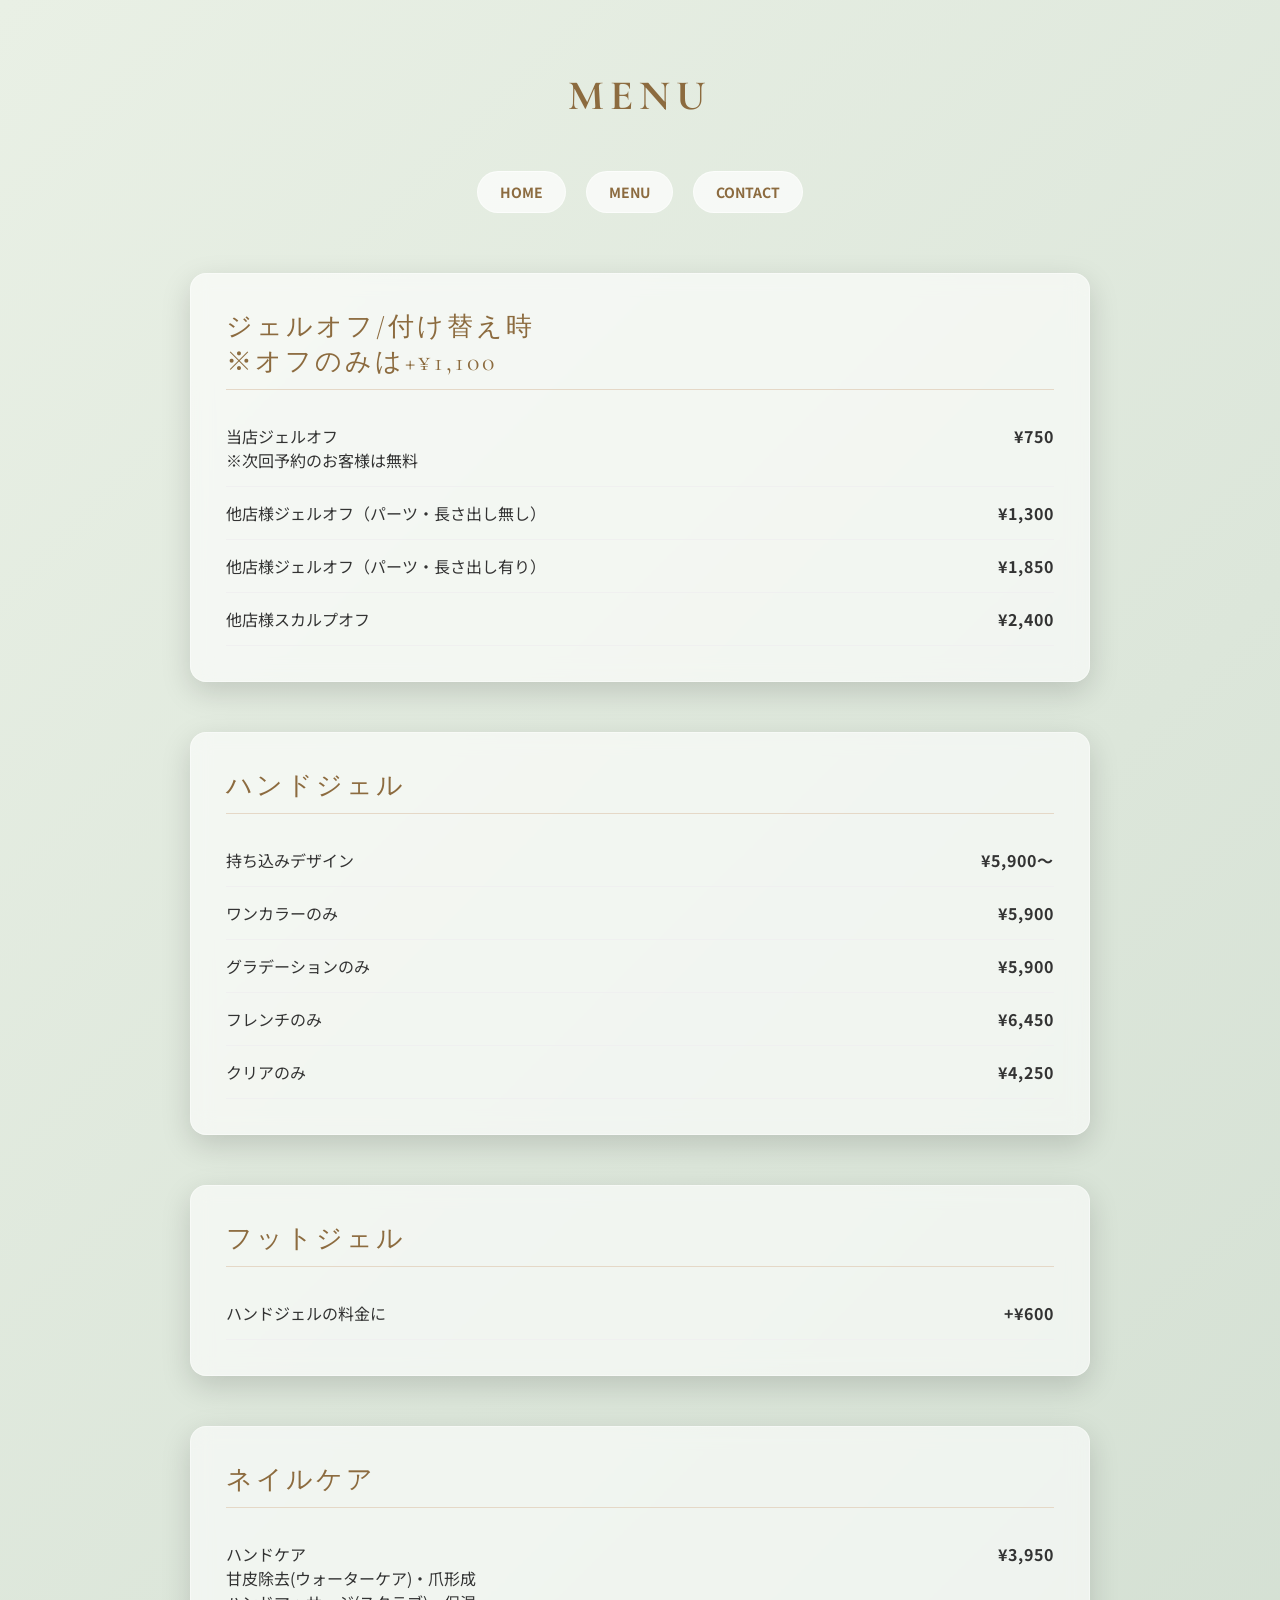
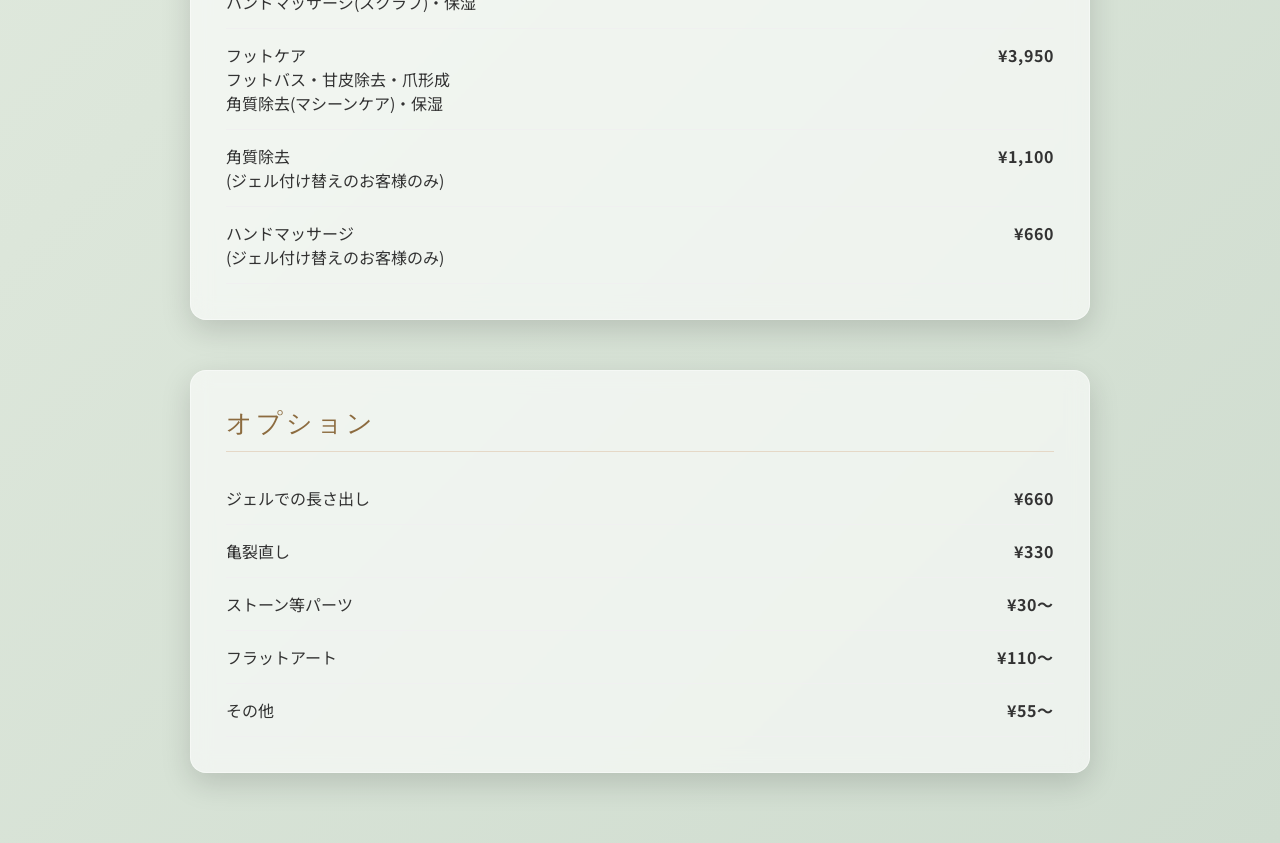
==== menu.html @ 178a64ad "Update menu.html" ====
<!DOCTYPE html>
<html lang="ja">
<head>

<meta charset="UTF-8">
<meta name="viewport" content="width=device-width, initial-scale=1.0">

<title>MENU</title>

<!-- Google Font -->
<link href="https://fonts.googleapis.com/css2?family=Cormorant+Garamond:wght@500&family=Noto+Sans+JP&display=swap" rel="stylesheet">

<style>

body{
  margin:0;
  font-family:'Noto Sans JP',sans-serif;
  color:#333;

  background: linear-gradient(135deg, #e9f0e5, #cfdccf);
}

/* タイトル */

h1{
text-align:center;
font-family:'Cormorant Garamond',serif;
font-size:42px;
letter-spacing:6px;
margin:70px 0 50px;
color:#8c6b3f;
}

/* コンテナ */

.container{
max-width:900px;
margin:auto;
padding:20px;
}

/* セクション */

.menu-section{

margin-bottom:50px;
padding:35px;
border-radius:16px;

/* ガラス風 */

background:rgba(255,255,255,0.6);

backdrop-filter: blur(10px);
-webkit-backdrop-filter: blur(10px);

border:1px solid rgba(255,255,255,0.4);

box-shadow:0 10px 30px rgba(0,0,0,0.15);

}

/* カテゴリー */

.menu-title{
font-family:'Cormorant Garamond',serif;
font-size:26px;
letter-spacing:3px;
margin-bottom:20px;
border-bottom:1px solid #e5d8c7;
padding-bottom:10px;
color:#8c6b3f;
}

/* メニュー */

.menu-item{
display:flex;
justify-content:space-between;
padding:14px 0;
border-bottom:1px solid #f0f0f0;
}

.menu-name{
font-size:16px;
}

.menu-price{
font-weight:bold;
letter-spacing:1px;
}
/* ナビゲーション */

.main-nav{
display:flex;
justify-content:center;
gap:20px;
margin-bottom:40px;
}

.main-nav a{
text-decoration:none;
padding:10px 22px;
border-radius:30px;
background:rgba(255,255,255,0.7);
color:#8c6b3f;
font-weight:bold;
font-size:14px;
transition:0.3s;
border:1px solid rgba(255,255,255,0.6);
}

.main-nav a:hover{
background:#8c6b3f;
color:white;
}
@media (max-width: 768px) {
  h1 {
    font-size: 32px;
    margin: 50px 0 30px;
  }

  .menu-section {
    padding: 25px 20px;
  }

  .menu-item {
    flex-direction: column;
    align-items: flex-start;
    gap: 5px;
  }

  .menu-price {
    align-self: flex-end;
  }
}

</style>

</head>

<body>

<h1>MENU</h1>
<nav class="main-nav">
<a href="index.html">HOME</a>
<a href="menu.html">MENU</a>
<a href="contact.html">CONTACT</a>
</nav>
<div class="container">


<!-- geloff -->

<div class="menu-section">

<div class="menu-title">ジェルオフ/付け替え時<br>※オフのみは+¥1,100</div>

<div class="menu-item">
<div class="menu-name">当店ジェルオフ<br>※次回予約のお客様は無料</div>
<div class="menu-price">¥750</div>
</div>

<div class="menu-item">
  <div class="menu-name">他店様ジェルオフ（パーツ・長さ出し無し）</div>
  <div class="menu-price">¥1,300</div>
</div>

<div class="menu-item">
  <div class="menu-name">他店様ジェルオフ（パーツ・長さ出し有り）</div>
  <div class="menu-price">¥1,850</div>
</div>

<div class="menu-item">
<div class="menu-name">他店様スカルプオフ</div>
<div class="menu-price">¥2,400</div>
</div>

</div>


<!-- hand gel -->

<div class="menu-section">

<div class="menu-title">ハンドジェル</div>

<div class="menu-item">
<div class="menu-name">持ち込みデザイン</div>
<div class="menu-price">¥5,900〜</div>
</div>

<div class="menu-item">
<div class="menu-name">ワンカラーのみ</div>
<div class="menu-price">¥5,900</div>
</div>

<div class="menu-item">
<div class="menu-name">グラデーションのみ</div>
<div class="menu-price">¥5,900</div>
</div>

<div class="menu-item">
<div class="menu-name">フレンチのみ</div>
<div class="menu-price">¥6,450</div>
</div>

<div class="menu-item">
<div class="menu-name">クリアのみ</div>
<div class="menu-price">¥4,250</div>
</div>
</div>


<!-- foot gel -->

<div class="menu-section">

<div class="menu-title">フットジェル</div>
<div class="menu-item">
<div class="menu-name">ハンドジェルの料金に</div>
<div class="menu-price">+¥600</div>
</div>

</div>
<!-- ASUCA -->

<div class="menu-section">

<div class="menu-title">ネイルケア</div>

<div class="menu-item">
<div class="menu-name">ハンドケア<br>甘皮除去(ウォーターケア)・爪形成<br>ハンドマッサージ(スクラブ)・保湿</div>
<div class="menu-price">¥3,950</div>
</div>
<div class="menu-item">
<div class="menu-name">フットケア<br>フットバス・甘皮除去・爪形成<br>角質除去(マシーンケア)・保湿</div>
<div class="menu-price">¥3,950</div>
</div>
<div class="menu-item">
<div class="menu-name">角質除去<br>(ジェル付け替えのお客様のみ)</div>
<div class="menu-price">¥1,100</div>
</div>
<div class="menu-item">
<div class="menu-name">ハンドマッサージ<br>(ジェル付け替えのお客様のみ)</div>
<div class="menu-price">¥660</div>
</div>
</div>

<!-- option -->

<div class="menu-section">

<div class="menu-title">オプション</div>

<div class="menu-item">
<div class="menu-name">ジェルでの長さ出し</div>
<div class="menu-price">¥660</div>
</div>

<div class="menu-item">
<div class="menu-name">亀裂直し</div>
<div class="menu-price">¥330</div>
</div>

<div class="menu-item">
<div class="menu-name">ストーン等パーツ</div>
<div class="menu-price">¥30〜</div>
</div>

<div class="menu-item">
<div class="menu-name">フラットアート</div>
<div class="menu-price">¥110〜</div>
</div>

<div class="menu-item">
<div class="menu-name">その他</div>
<div class="menu-price">¥55〜</div>
</div>
</div>

</div>

</body>
</html>
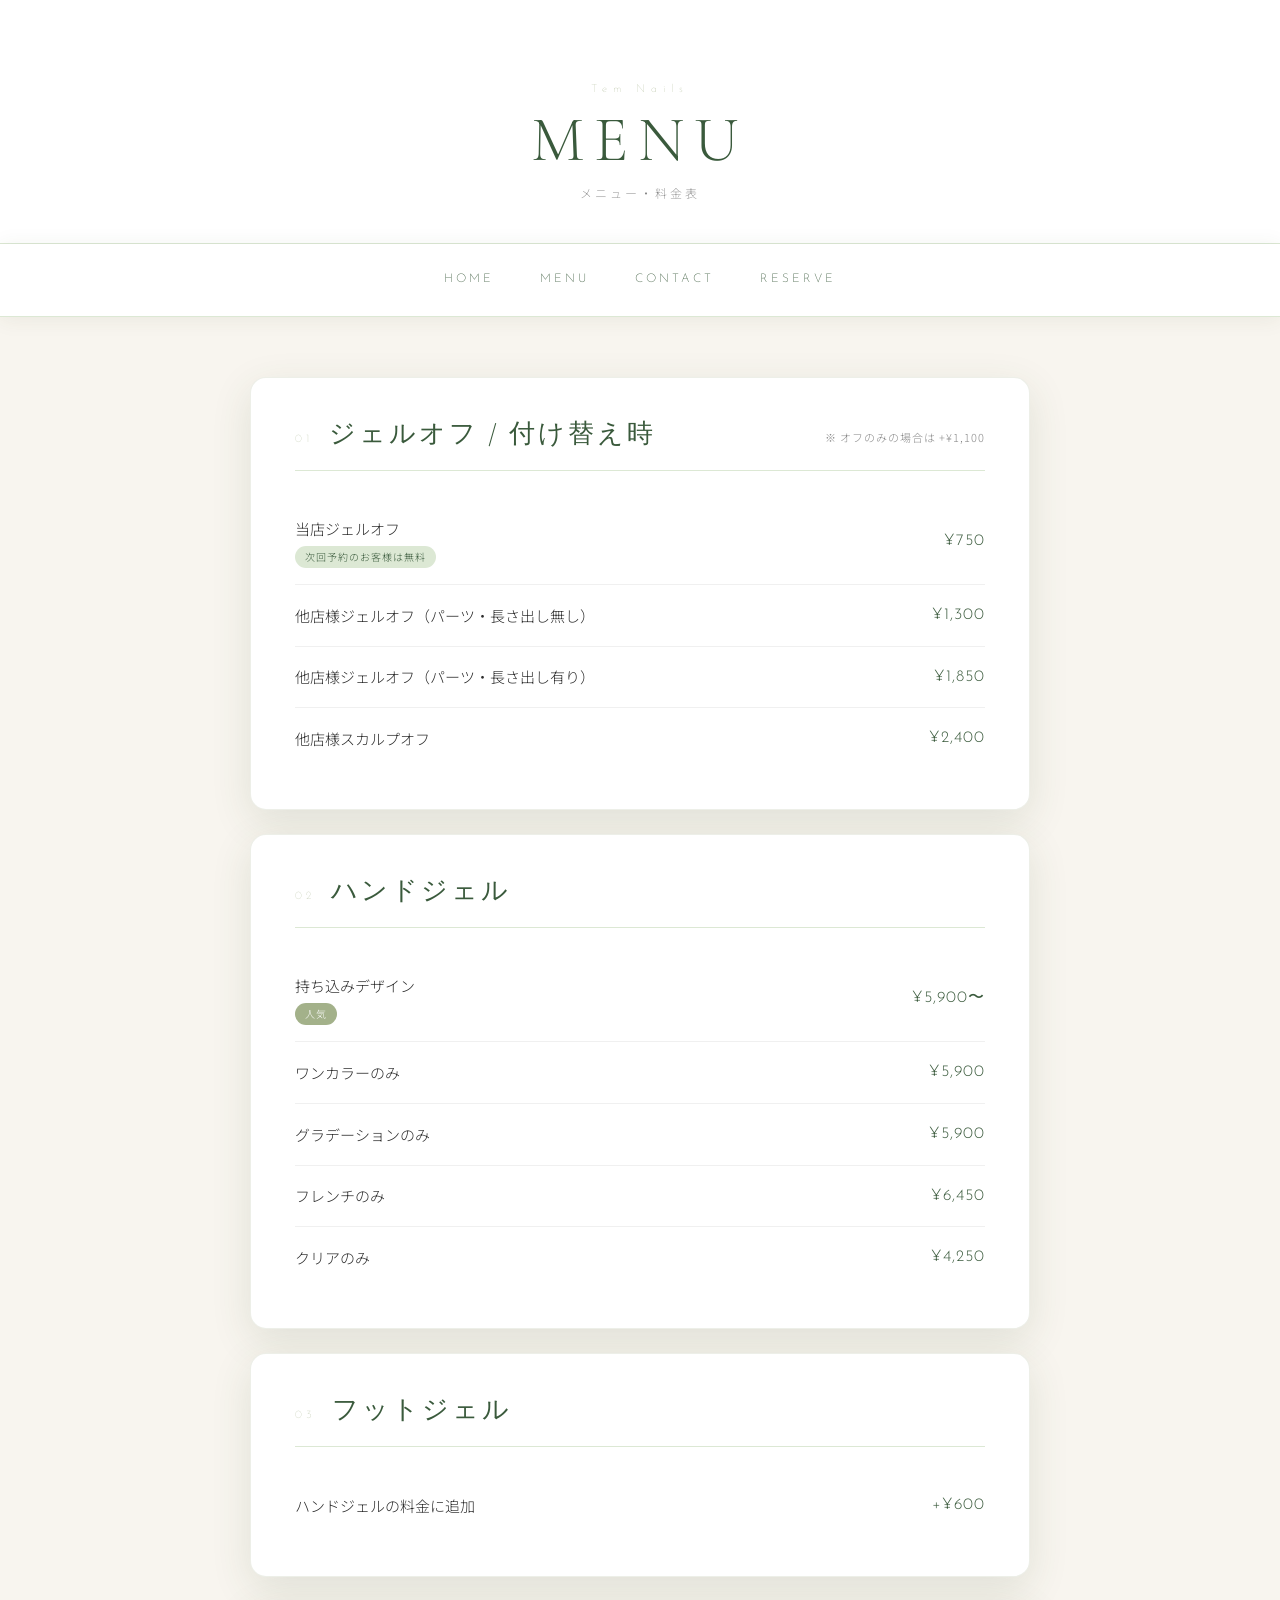
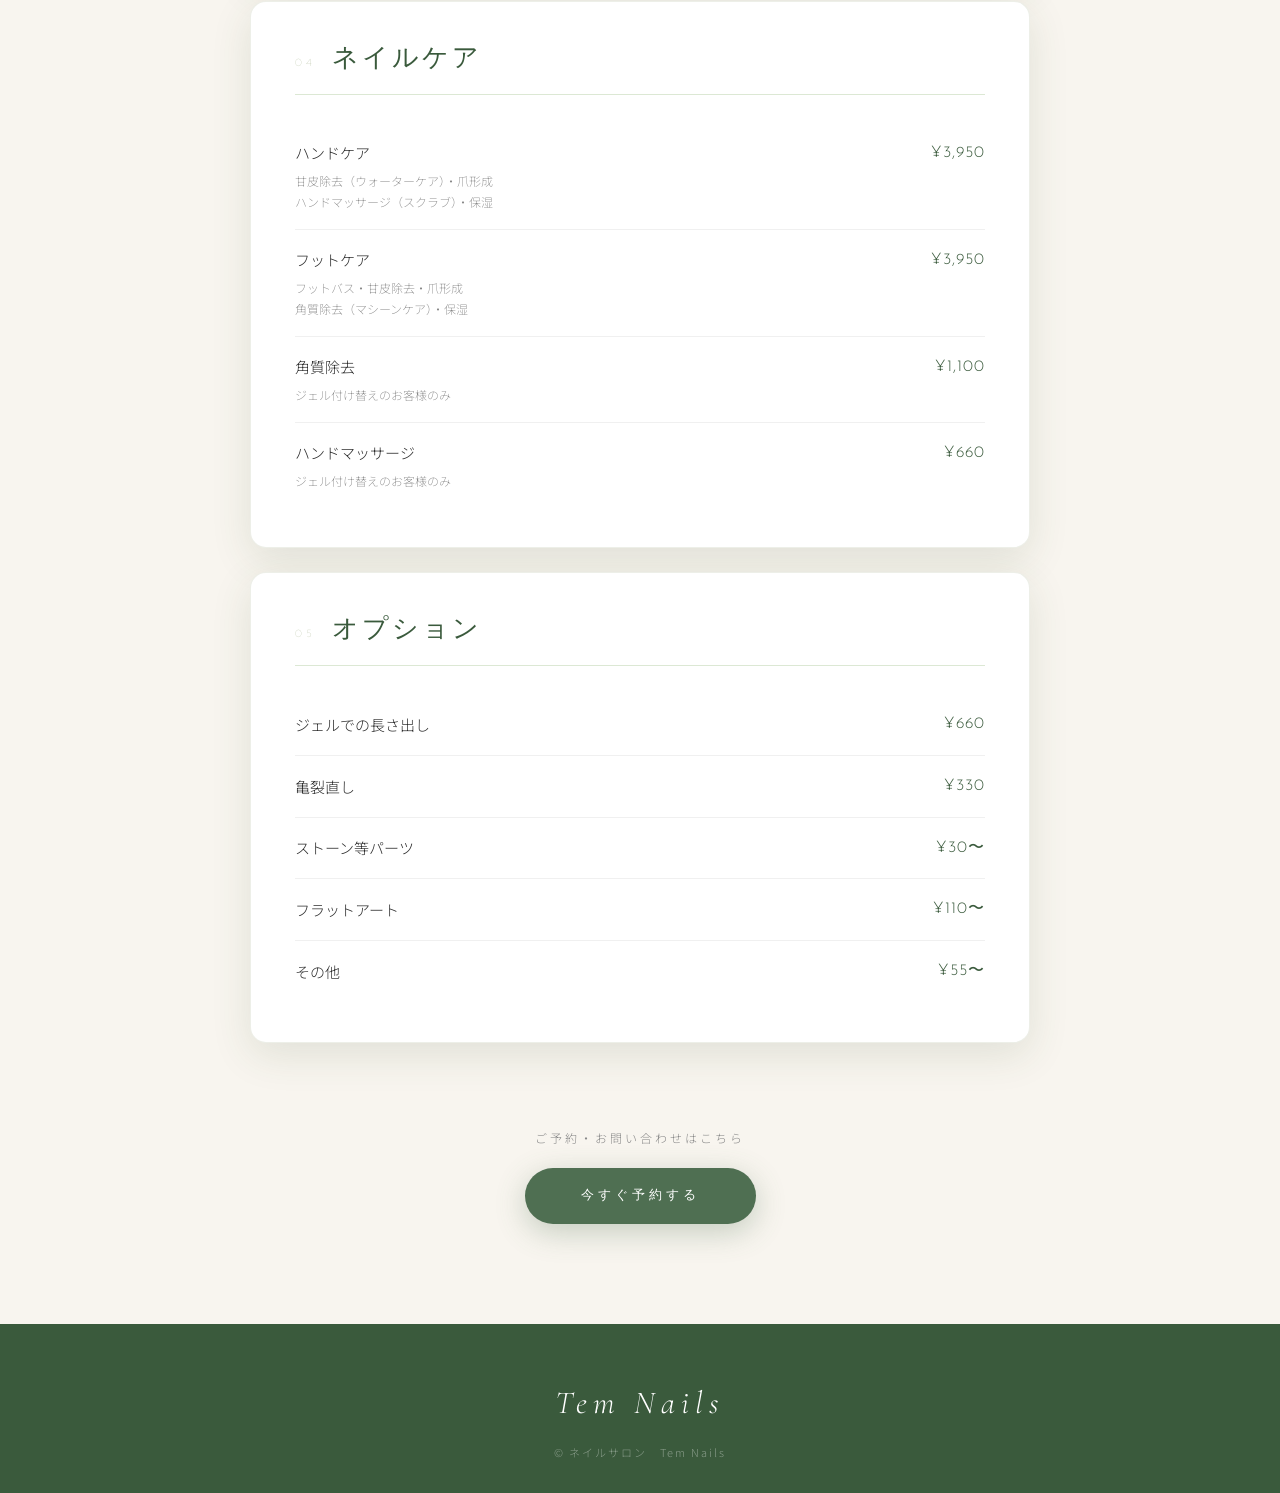
==== commit 4ef44604: "Update menu.html" ====
--- a/menu.html
+++ b/menu.html
@@ -1,285 +1,482 @@
 <!DOCTYPE html>
 <html lang="ja">
 <head>
-
 <meta charset="UTF-8">
 <meta name="viewport" content="width=device-width, initial-scale=1.0">
-
-<title>MENU</title>
-
-<!-- Google Font -->
-<link href="https://fonts.googleapis.com/css2?family=Cormorant+Garamond:wght@500&family=Noto+Sans+JP&display=swap" rel="stylesheet">
+<title>MENU | Tem Nails</title>
+
+<link href="https://fonts.googleapis.com/css2?family=Cormorant+Garamond:ital,wght@0,300;0,400;1,300;1,400&family=Noto+Sans+JP:wght@200;300;400&family=Josefin+Sans:wght@100;200;300&display=swap" rel="stylesheet">
+</head>
+
+<body>
+
+<!-- ===== ページヘッダー ===== -->
+<div class="page-header">
+  <p class="page-label">Tem Nails</p>
+  <h1 class="page-title">MENU</h1>
+  <p class="page-sub">メニュー・料金表</p>
+</div>
+
+<!-- ===== ナビ ===== -->
+<nav>
+  <a href="index.html">HOME</a>
+  <a href="menu.html">MENU</a>
+  <a href="contact.html">CONTACT</a>
+  <a href="reservation.html" target="_blank">RESERVE</a>
+</nav>
+
+<!-- ===== コンテンツ ===== -->
+<div class="container">
+
+  <!-- ジェルオフ -->
+  <div class="menu-section">
+    <div class="menu-section-header">
+      <span class="menu-number">01</span>
+      <h2 class="menu-title">ジェルオフ / 付け替え時</h2>
+      <p class="menu-note">※ オフのみの場合は +¥1,100</p>
+    </div>
+
+    <div class="menu-item">
+      <div class="menu-name">
+        当店ジェルオフ
+        <span class="menu-tag">次回予約のお客様は無料</span>
+      </div>
+      <div class="menu-price">¥750</div>
+    </div>
+    <div class="menu-item">
+      <div class="menu-name">他店様ジェルオフ（パーツ・長さ出し無し）</div>
+      <div class="menu-price">¥1,300</div>
+    </div>
+    <div class="menu-item">
+      <div class="menu-name">他店様ジェルオフ（パーツ・長さ出し有り）</div>
+      <div class="menu-price">¥1,850</div>
+    </div>
+    <div class="menu-item">
+      <div class="menu-name">他店様スカルプオフ</div>
+      <div class="menu-price">¥2,400</div>
+    </div>
+  </div>
+
+  <!-- ハンドジェル -->
+  <div class="menu-section">
+    <div class="menu-section-header">
+      <span class="menu-number">02</span>
+      <h2 class="menu-title">ハンドジェル</h2>
+    </div>
+
+    <div class="menu-item">
+      <div class="menu-name">
+        持ち込みデザイン
+        <span class="menu-tag popular">人気</span>
+      </div>
+      <div class="menu-price">¥5,900〜</div>
+    </div>
+    <div class="menu-item">
+      <div class="menu-name">ワンカラーのみ</div>
+      <div class="menu-price">¥5,900</div>
+    </div>
+    <div class="menu-item">
+      <div class="menu-name">グラデーションのみ</div>
+      <div class="menu-price">¥5,900</div>
+    </div>
+    <div class="menu-item">
+      <div class="menu-name">フレンチのみ</div>
+      <div class="menu-price">¥6,450</div>
+    </div>
+    <div class="menu-item">
+      <div class="menu-name">クリアのみ</div>
+      <div class="menu-price">¥4,250</div>
+    </div>
+  </div>
+
+  <!-- フットジェル -->
+  <div class="menu-section">
+    <div class="menu-section-header">
+      <span class="menu-number">03</span>
+      <h2 class="menu-title">フットジェル</h2>
+    </div>
+
+    <div class="menu-item">
+      <div class="menu-name">ハンドジェルの料金に追加</div>
+      <div class="menu-price">+¥600</div>
+    </div>
+  </div>
+
+  <!-- ネイルケア -->
+  <div class="menu-section">
+    <div class="menu-section-header">
+      <span class="menu-number">04</span>
+      <h2 class="menu-title">ネイルケア</h2>
+    </div>
+
+    <div class="menu-item align-top">
+      <div class="menu-name">
+        ハンドケア
+        <span class="menu-desc">甘皮除去（ウォーターケア）・爪形成<br>ハンドマッサージ（スクラブ）・保湿</span>
+      </div>
+      <div class="menu-price">¥3,950</div>
+    </div>
+    <div class="menu-item align-top">
+      <div class="menu-name">
+        フットケア
+        <span class="menu-desc">フットバス・甘皮除去・爪形成<br>角質除去（マシーンケア）・保湿</span>
+      </div>
+      <div class="menu-price">¥3,950</div>
+    </div>
+    <div class="menu-item align-top">
+      <div class="menu-name">
+        角質除去
+        <span class="menu-desc">ジェル付け替えのお客様のみ</span>
+      </div>
+      <div class="menu-price">¥1,100</div>
+    </div>
+    <div class="menu-item align-top">
+      <div class="menu-name">
+        ハンドマッサージ
+        <span class="menu-desc">ジェル付け替えのお客様のみ</span>
+      </div>
+      <div class="menu-price">¥660</div>
+    </div>
+  </div>
+
+  <!-- オプション -->
+  <div class="menu-section">
+    <div class="menu-section-header">
+      <span class="menu-number">05</span>
+      <h2 class="menu-title">オプション</h2>
+    </div>
+
+    <div class="menu-item">
+      <div class="menu-name">ジェルでの長さ出し</div>
+      <div class="menu-price">¥660</div>
+    </div>
+    <div class="menu-item">
+      <div class="menu-name">亀裂直し</div>
+      <div class="menu-price">¥330</div>
+    </div>
+    <div class="menu-item">
+      <div class="menu-name">ストーン等パーツ</div>
+      <div class="menu-price">¥30〜</div>
+    </div>
+    <div class="menu-item">
+      <div class="menu-name">フラットアート</div>
+      <div class="menu-price">¥110〜</div>
+    </div>
+    <div class="menu-item">
+      <div class="menu-name">その他</div>
+      <div class="menu-price">¥55〜</div>
+    </div>
+  </div>
+
+  <!-- 予約ボタン -->
+  <div class="reserve-block">
+    <p class="reserve-text">ご予約・お問い合わせはこちら</p>
+    <a href="https://tol-app.jp/s/2vein6014q2k5wwbvw0y" class="reserve-btn" target="_blank">今すぐ予約する</a>
+  </div>
+
+</div>
+
+<!-- フッター -->
+<footer>
+  <p class="footer-logo">Tem Nails</p>
+  <p class="footer-copy">© ネイルサロン　Tem Nails</p>
+</footer>
 
 <style>
-
-body{
-  margin:0;
-  font-family:'Noto Sans JP',sans-serif;
-  color:#333;
-
-  background: linear-gradient(135deg, #e9f0e5, #cfdccf);
-}
-
-/* タイトル */
-
-h1{
-text-align:center;
-font-family:'Cormorant Garamond',serif;
-font-size:42px;
-letter-spacing:6px;
-margin:70px 0 50px;
-color:#8c6b3f;
-}
-
-/* コンテナ */
-
-.container{
-max-width:900px;
-margin:auto;
-padding:20px;
-}
-
-/* セクション */
-
-.menu-section{
-
-margin-bottom:50px;
-padding:35px;
-border-radius:16px;
-
-/* ガラス風 */
-
-background:rgba(255,255,255,0.6);
-
-backdrop-filter: blur(10px);
--webkit-backdrop-filter: blur(10px);
-
-border:1px solid rgba(255,255,255,0.4);
-
-box-shadow:0 10px 30px rgba(0,0,0,0.15);
-
-}
-
-/* カテゴリー */
-
-.menu-title{
-font-family:'Cormorant Garamond',serif;
-font-size:26px;
-letter-spacing:3px;
-margin-bottom:20px;
-border-bottom:1px solid #e5d8c7;
-padding-bottom:10px;
-color:#8c6b3f;
-}
-
-/* メニュー */
-
-.menu-item{
-display:flex;
-justify-content:space-between;
-padding:14px 0;
-border-bottom:1px solid #f0f0f0;
-}
-
-.menu-name{
-font-size:16px;
-}
-
-.menu-price{
-font-weight:bold;
-letter-spacing:1px;
-}
-/* ナビゲーション */
-
-.main-nav{
-display:flex;
-justify-content:center;
-gap:20px;
-margin-bottom:40px;
-}
-
-.main-nav a{
-text-decoration:none;
-padding:10px 22px;
-border-radius:30px;
-background:rgba(255,255,255,0.7);
-color:#8c6b3f;
-font-weight:bold;
-font-size:14px;
-transition:0.3s;
-border:1px solid rgba(255,255,255,0.6);
-}
-
-.main-nav a:hover{
-background:#8c6b3f;
-color:white;
-}
-@media (max-width: 768px) {
-  h1 {
-    font-size: 32px;
-    margin: 50px 0 30px;
+/* ===== 変数（index.htmlと統一） ===== */
+:root {
+  --green-dark:  #3a5a3c;
+  --green-main:  #4f6f52;
+  --green-mid:   #6b8a4e;
+  --green-light: #a3b18a;
+  --green-pale:  #dce8d4;
+  --cream:       #f8f5ef;
+  --text-dark:   #2c2c2c;
+  --text-mid:    #555;
+  --text-light:  #888;
+  --white:       #fff;
+  --shadow:      0 12px 40px rgba(60,80,40,0.12);
+  --radius:      16px;
+}
+
+*, *::before, *::after {
+  box-sizing: border-box;
+  margin: 0;
+  padding: 0;
+}
+
+body {
+  font-family: 'Noto Sans JP', sans-serif;
+  font-weight: 300;
+  color: var(--text-dark);
+  background: var(--cream);
+  line-height: 1.8;
+}
+
+/* ===== ページヘッダー ===== */
+.page-header {
+  text-align: center;
+  padding: 80px 20px 40px;
+  background: var(--white);
+  border-bottom: 1px solid var(--green-pale);
+}
+
+.page-label {
+  font-family: 'Josefin Sans', sans-serif;
+  font-weight: 100;
+  font-size: 11px;
+  letter-spacing: 6px;
+  color: var(--green-light);
+  margin-bottom: 8px;
+}
+
+.page-title {
+  font-family: 'Cormorant Garamond', serif;
+  font-weight: 300;
+  font-size: clamp(40px, 8vw, 64px);
+  letter-spacing: 10px;
+  color: var(--green-dark);
+  line-height: 1;
+}
+
+.page-sub {
+  font-family: 'Noto Sans JP', sans-serif;
+  font-weight: 200;
+  font-size: 12px;
+  letter-spacing: 3px;
+  color: var(--text-light);
+  margin-top: 10px;
+}
+
+/* ===== ナビ ===== */
+nav {
+  display: flex;
+  justify-content: center;
+  flex-wrap: wrap;
+  gap: 4px;
+  padding: 16px 20px;
+  background: var(--white);
+  border-bottom: 1px solid var(--green-pale);
+  position: sticky;
+  top: 0;
+  z-index: 100;
+  box-shadow: 0 2px 20px rgba(60,80,40,0.08);
+}
+
+nav a {
+  text-decoration: none;
+  padding: 8px 20px;
+  border-radius: 40px;
+  color: var(--green-dark);
+  font-family: 'Josefin Sans', sans-serif;
+  font-weight: 200;
+  font-size: 12px;
+  letter-spacing: 3px;
+  transition: all 0.3s;
+  border: 1px solid transparent;
+}
+nav a:hover,
+nav a.active {
+  border-color: var(--green-main);
+  color: var(--green-main);
+}
+
+/* ===== コンテナ ===== */
+.container {
+  max-width: 820px;
+  margin: 0 auto;
+  padding: 60px 20px 80px;
+}
+
+/* ===== メニューセクション ===== */
+.menu-section {
+  background: var(--white);
+  border-radius: var(--radius);
+  padding: 40px 44px;
+  margin-bottom: 24px;
+  box-shadow: var(--shadow);
+  border: 1px solid rgba(163,177,138,0.2);
+  transition: box-shadow 0.3s;
+}
+.menu-section:hover {
+  box-shadow: 0 20px 60px rgba(60,80,40,0.16);
+}
+
+.menu-section-header {
+  display: flex;
+  align-items: baseline;
+  gap: 16px;
+  margin-bottom: 28px;
+  padding-bottom: 20px;
+  border-bottom: 1px solid var(--green-pale);
+  flex-wrap: wrap;
+}
+
+.menu-number {
+  font-family: 'Josefin Sans', sans-serif;
+  font-weight: 100;
+  font-size: 11px;
+  letter-spacing: 4px;
+  color: var(--green-light);
+}
+
+.menu-title {
+  font-family: 'Cormorant Garamond', serif;
+  font-weight: 400;
+  font-size: 26px;
+  letter-spacing: 3px;
+  color: var(--green-dark);
+  line-height: 1.2;
+  word-break: keep-all;
+  overflow-wrap: anywhere;
+}
+
+.menu-note {
+  font-size: 11px;
+  color: var(--text-light);
+  letter-spacing: 1px;
+  margin-left: auto;
+  white-space: nowrap;
+}
+
+/* ===== メニューアイテム ===== */
+.menu-item {
+  display: flex;
+  justify-content: space-between;
+  align-items: center;
+  padding: 16px 0;
+  border-bottom: 1px solid #f0f0f0;
+  gap: 20px;
+}
+.menu-item:last-child { border-bottom: none; }
+.menu-item.align-top { align-items: flex-start; }
+
+.menu-name {
+  font-size: 15px;
+  font-weight: 300;
+  color: var(--text-dark);
+  display: flex;
+  flex-direction: column;
+  gap: 4px;
+  flex: 1;
+}
+
+.menu-desc {
+  font-size: 12px;
+  color: var(--text-light);
+  font-weight: 200;
+  line-height: 1.8;
+}
+
+.menu-tag {
+  display: inline-block;
+  font-size: 10px;
+  letter-spacing: 1px;
+  padding: 2px 10px;
+  border-radius: 20px;
+  background: var(--green-pale);
+  color: var(--green-dark);
+  font-weight: 300;
+  width: fit-content;
+}
+
+.menu-tag.popular {
+  background: var(--green-light);
+  color: var(--white);
+}
+
+.menu-price {
+  font-family: 'Josefin Sans', sans-serif;
+  font-weight: 300;
+  font-size: 16px;
+  letter-spacing: 1px;
+  color: var(--green-dark);
+  white-space: nowrap;
+  flex-shrink: 0;
+}
+
+/* ===== 予約ブロック ===== */
+.reserve-block {
+  text-align: center;
+  padding: 60px 20px 20px;
+}
+
+.reserve-text {
+  font-size: 12px;
+  letter-spacing: 3px;
+  color: var(--text-light);
+  margin-bottom: 20px;
+}
+
+.reserve-btn {
+  display: inline-block;
+  padding: 16px 56px;
+  border-radius: 40px;
+  background: var(--green-main);
+  color: var(--white);
+  text-decoration: none;
+  font-family: 'Josefin Sans', sans-serif;
+  font-weight: 200;
+  font-size: 13px;
+  letter-spacing: 4px;
+  transition: all 0.4s;
+  box-shadow: 0 8px 30px rgba(79,111,82,0.3);
+}
+.reserve-btn:hover {
+  background: var(--green-dark);
+  box-shadow: 0 12px 40px rgba(58,90,60,0.4);
+  transform: translateY(-2px);
+}
+
+/* ===== フッター ===== */
+footer {
+  background: var(--green-dark);
+  color: rgba(255,255,255,0.7);
+  text-align: center;
+  padding: 50px 20px 30px;
+}
+
+.footer-logo {
+  font-family: 'Cormorant Garamond', serif;
+  font-style: italic;
+  font-size: 32px;
+  color: var(--white);
+  letter-spacing: 6px;
+  margin-bottom: 12px;
+}
+
+.footer-copy {
+  font-size: 11px;
+  letter-spacing: 2px;
+  color: rgba(255,255,255,0.4);
+}
+
+/* ===== レスポンシブ ===== */
+@media (max-width: 600px) {
+  .menu-section { padding: 28px 20px; }
+
+  .menu-section-header {
+    flex-direction: column;
+    gap: 6px;
   }
-
-  .menu-section {
-    padding: 25px 20px;
+  .menu-note { margin-left: 0; }
+
+  .menu-title {
+    font-size: 20px;
+    letter-spacing: 1px;
   }
 
   .menu-item {
     flex-direction: column;
     align-items: flex-start;
-    gap: 5px;
+    gap: 6px;
   }
-
   .menu-price {
     align-self: flex-end;
+    font-size: 15px;
   }
 }
-
 </style>
-
-</head>
-
-<body>
-
-<h1>MENU</h1>
-<nav class="main-nav">
-<a href="index.html">HOME</a>
-<a href="menu.html">MENU</a>
-<a href="contact.html">CONTACT</a>
-</nav>
-<div class="container">
-
-
-<!-- geloff -->
-
-<div class="menu-section">
-
-<div class="menu-title">ジェルオフ/付け替え時<br>※オフのみは+¥1,100</div>
-
-<div class="menu-item">
-<div class="menu-name">当店ジェルオフ<br>※次回予約のお客様は無料</div>
-<div class="menu-price">¥750</div>
-</div>
-
-<div class="menu-item">
-  <div class="menu-name">他店様ジェルオフ（パーツ・長さ出し無し）</div>
-  <div class="menu-price">¥1,300</div>
-</div>
-
-<div class="menu-item">
-  <div class="menu-name">他店様ジェルオフ（パーツ・長さ出し有り）</div>
-  <div class="menu-price">¥1,850</div>
-</div>
-
-<div class="menu-item">
-<div class="menu-name">他店様スカルプオフ</div>
-<div class="menu-price">¥2,400</div>
-</div>
-
-</div>
-
-
-<!-- hand gel -->
-
-<div class="menu-section">
-
-<div class="menu-title">ハンドジェル</div>
-
-<div class="menu-item">
-<div class="menu-name">持ち込みデザイン</div>
-<div class="menu-price">¥5,900〜</div>
-</div>
-
-<div class="menu-item">
-<div class="menu-name">ワンカラーのみ</div>
-<div class="menu-price">¥5,900</div>
-</div>
-
-<div class="menu-item">
-<div class="menu-name">グラデーションのみ</div>
-<div class="menu-price">¥5,900</div>
-</div>
-
-<div class="menu-item">
-<div class="menu-name">フレンチのみ</div>
-<div class="menu-price">¥6,450</div>
-</div>
-
-<div class="menu-item">
-<div class="menu-name">クリアのみ</div>
-<div class="menu-price">¥4,250</div>
-</div>
-</div>
-
-
-<!-- foot gel -->
-
-<div class="menu-section">
-
-<div class="menu-title">フットジェル</div>
-<div class="menu-item">
-<div class="menu-name">ハンドジェルの料金に</div>
-<div class="menu-price">+¥600</div>
-</div>
-
-</div>
-<!-- ASUCA -->
-
-<div class="menu-section">
-
-<div class="menu-title">ネイルケア</div>
-
-<div class="menu-item">
-<div class="menu-name">ハンドケア<br>甘皮除去(ウォーターケア)・爪形成<br>ハンドマッサージ(スクラブ)・保湿</div>
-<div class="menu-price">¥3,950</div>
-</div>
-<div class="menu-item">
-<div class="menu-name">フットケア<br>フットバス・甘皮除去・爪形成<br>角質除去(マシーンケア)・保湿</div>
-<div class="menu-price">¥3,950</div>
-</div>
-<div class="menu-item">
-<div class="menu-name">角質除去<br>(ジェル付け替えのお客様のみ)</div>
-<div class="menu-price">¥1,100</div>
-</div>
-<div class="menu-item">
-<div class="menu-name">ハンドマッサージ<br>(ジェル付け替えのお客様のみ)</div>
-<div class="menu-price">¥660</div>
-</div>
-</div>
-
-<!-- option -->
-
-<div class="menu-section">
-
-<div class="menu-title">オプション</div>
-
-<div class="menu-item">
-<div class="menu-name">ジェルでの長さ出し</div>
-<div class="menu-price">¥660</div>
-</div>
-
-<div class="menu-item">
-<div class="menu-name">亀裂直し</div>
-<div class="menu-price">¥330</div>
-</div>
-
-<div class="menu-item">
-<div class="menu-name">ストーン等パーツ</div>
-<div class="menu-price">¥30〜</div>
-</div>
-
-<div class="menu-item">
-<div class="menu-name">フラットアート</div>
-<div class="menu-price">¥110〜</div>
-</div>
-
-<div class="menu-item">
-<div class="menu-name">その他</div>
-<div class="menu-price">¥55〜</div>
-</div>
-</div>
-
-</div>
 
 </body>
 </html>
